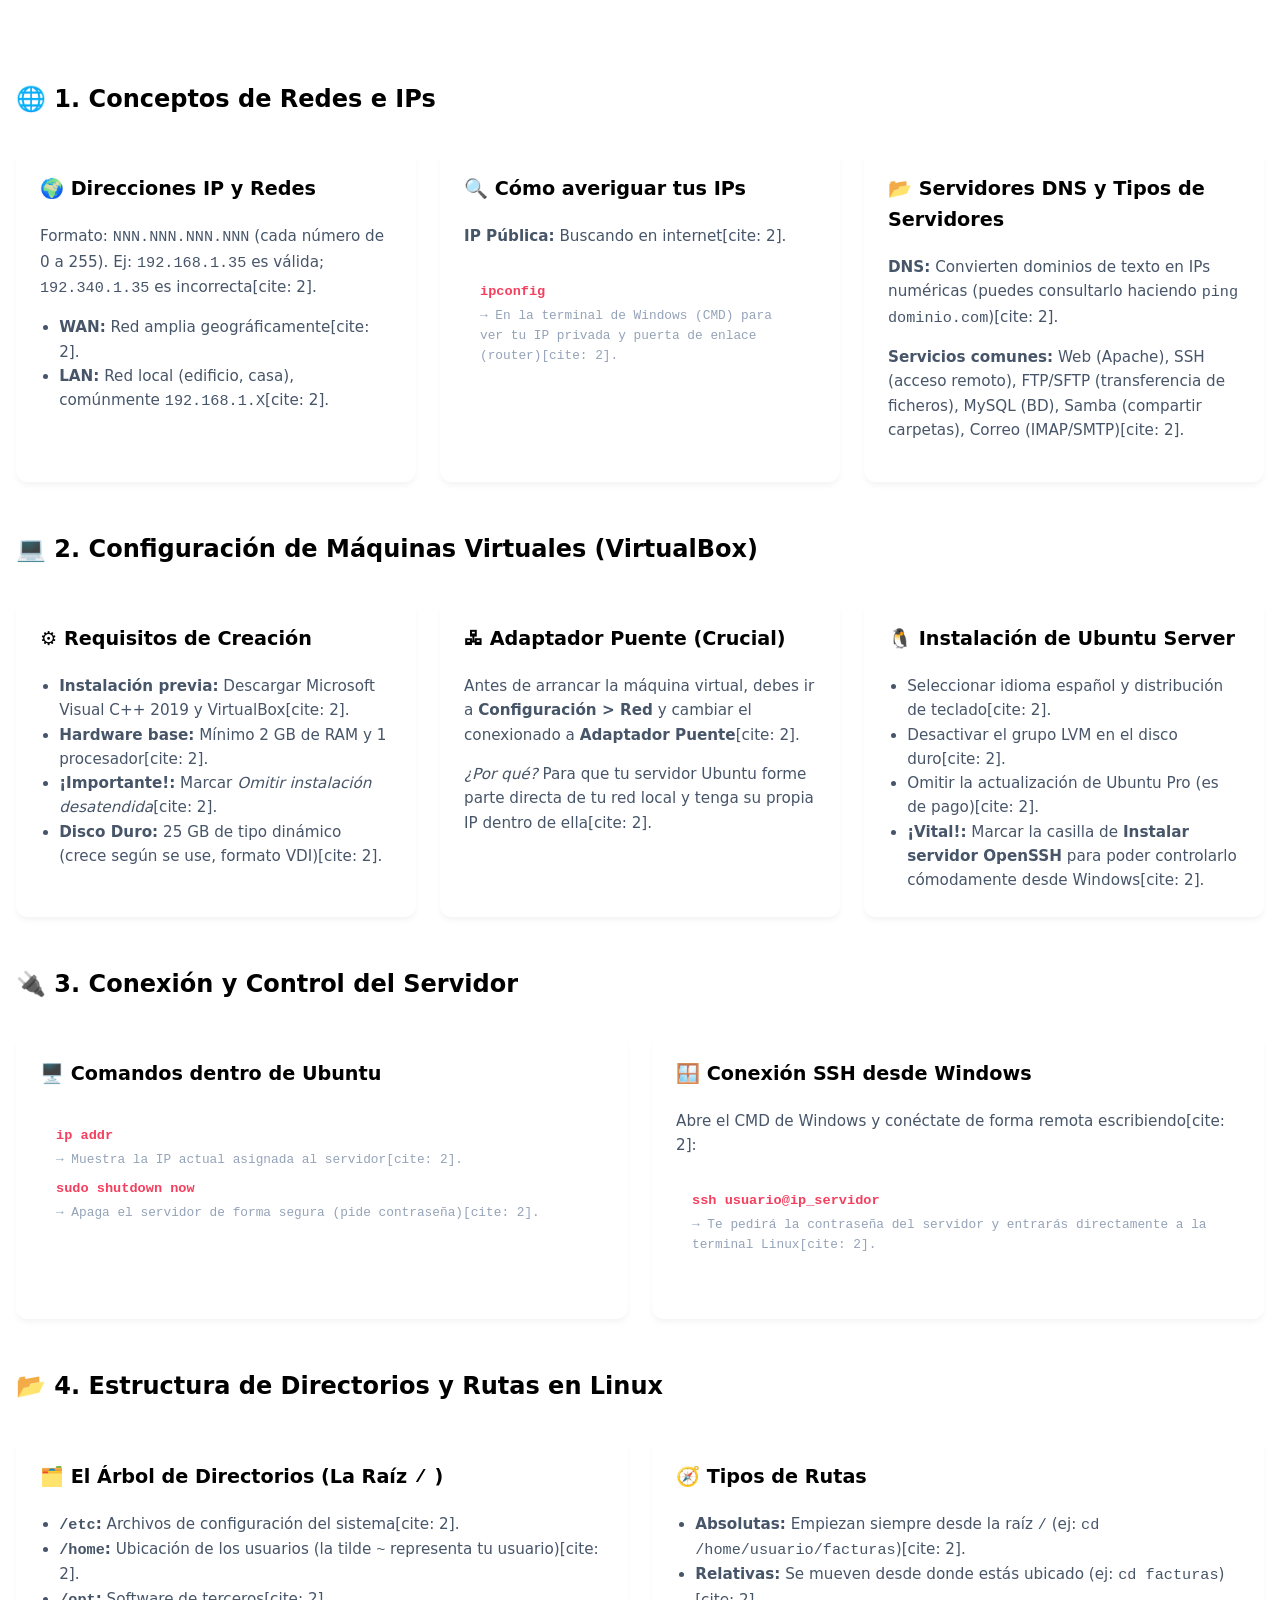
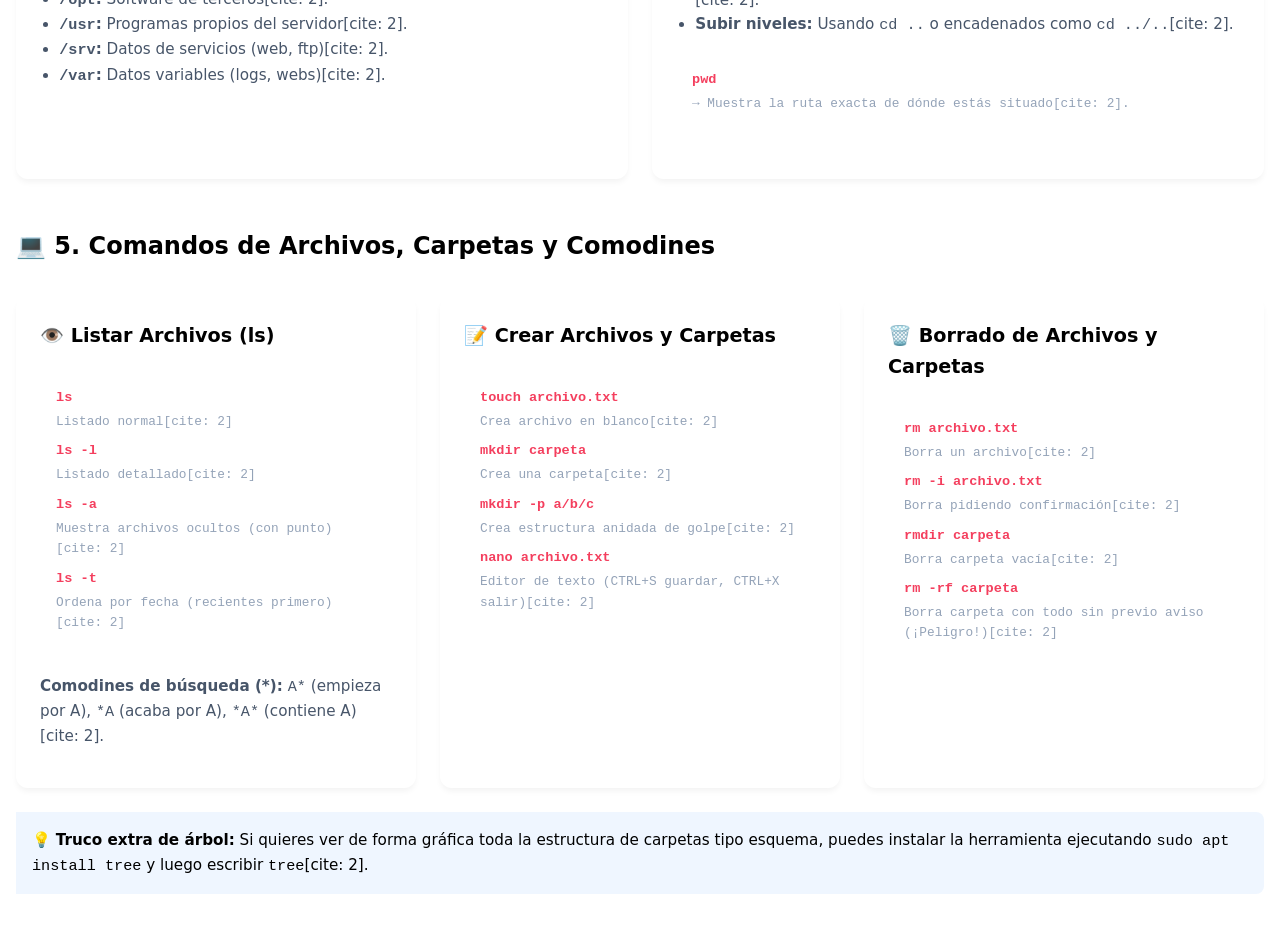
==== index.html @ b122f112 "renombre a index" ====
<!DOCTYPE html>
<html lang="en">
<head>
    <meta charset="UTF-8">
    <meta name="viewport" content="width=device-width, initial-scale=1.0">
    <title>Apuntes Servidores</title>
    <link rel="stylesheet" href="estilos.css">
</head>
<body>
    
</body>
</html>


<!-- BLOQUE 1: REDES E INTERNET -->
<h2 class="section-title">🌐 1. Conceptos de Redes e IPs</h2>
<div class="grid">
    <div class="card">
        <h3>🌍 Direcciones IP y Redes</h3>
        <p>Formato: <code>NNN.NNN.NNN.NNN</code> (cada número de 0 a 255). Ej: <code>192.168.1.35</code> es válida; <code>192.340.1.35</code> es incorrecta[cite: 2].</p>
        <ul>
            <li><strong>WAN:</strong> Red amplia geográficamente[cite: 2].</li>
            <li><strong>LAN:</strong> Red local (edificio, casa), comúnmente <code>192.168.1.X</code>[cite: 2].</li>
        </ul>
    </div>
    <div class="card">
        <h3>🔍 Cómo averiguar tus IPs</h3>
        <p><strong>IP Pública:</strong> Buscando en internet[cite: 2].</p>
        <div class="terminal-block">
            <span class="cmd">ipconfig</span>
            <span class="desc">→ En la terminal de Windows (CMD) para ver tu IP privada y puerta de enlace (router)[cite: 2].</span>
        </div>
    </div>
    <div class="card">
        <h3>📂 Servidores DNS y Tipos de Servidores</h3>
        <p><strong>DNS:</strong> Convierten dominios de texto en IPs numéricas (puedes consultarlo haciendo <code>ping dominio.com</code>)[cite: 2].</p>
        <p><strong>Servicios comunes:</strong> Web (Apache), SSH (acceso remoto), FTP/SFTP (transferencia de ficheros), MySQL (BD), Samba (compartir carpetas), Correo (IMAP/SMTP)[cite: 2].</p>
    </div>
</div>

<!-- BLOQUE 2: MÁQUINAS VIRTUALES Y VIRTUALBOX -->
<h2 class="section-title">💻 2. Configuración de Máquinas Virtuales (VirtualBox)</h2>
<div class="grid">
    <div class="card">
        <h3>⚙️ Requisitos de Creación</h3>
        <ul>
            <li><strong>Instalación previa:</strong> Descargar Microsoft Visual C++ 2019 y VirtualBox[cite: 2].</li>
            <li><strong>Hardware base:</strong> Mínimo 2 GB de RAM y 1 procesador[cite: 2].</li>
            <li><strong>¡Importante!:</strong> Marcar <em>Omitir instalación desatendida</em>[cite: 2].</li>
            <li><strong>Disco Duro:</strong> 25 GB de tipo dinámico (crece según se use, formato VDI)[cite: 2].</li>
        </ul>
    </div>
    <div class="card">
        <h3>🖧 Adaptador Puente (Crucial)</h3>
        <p>Antes de arrancar la máquina virtual, debes ir a <strong>Configuración > Red</strong> y cambiar el conexionado a <strong>Adaptador Puente</strong>[cite: 2].</p>
        <p><em>¿Por qué?</em> Para que tu servidor Ubuntu forme parte directa de tu red local y tenga su propia IP dentro de ella[cite: 2].</p>
    </div>
    <div class="card">
        <h3>🐧 Instalación de Ubuntu Server</h3>
        <ul>
            <li>Seleccionar idioma español y distribución de teclado[cite: 2].</li>
            <li>Desactivar el grupo LVM en el disco duro[cite: 2].</li>
            <li>Omitir la actualización de Ubuntu Pro (es de pago)[cite: 2].</li>
            <li><strong>¡Vital!:</strong> Marcar la casilla de <strong>Instalar servidor OpenSSH</strong> para poder controlarlo cómodamente desde Windows[cite: 2].</li>
        </ul>
    </div>
</div>

<!-- BLOQUE 3: CONTROL DEL SERVIDOR DESDE WINDOWS -->
<h2 class="section-title">🔌 3. Conexión y Control del Servidor</h2>
<div class="grid">
    <div class="card">
        <h3>🖥️ Comandos dentro de Ubuntu</h3>
        <div class="terminal-block">
            <span class="cmd">ip addr</span>
            <span class="desc">→ Muestra la IP actual asignada al servidor[cite: 2].</span>
            <span class="cmd">sudo shutdown now</span>
            <span class="desc">→ Apaga el servidor de forma segura (pide contraseña)[cite: 2].</span>
        </div>
    </div>
    <div class="card">
        <h3>🪟 Conexión SSH desde Windows</h3>
        <p>Abre el CMD de Windows y conéctate de forma remota escribiendo[cite: 2]:</p>
        <div class="terminal-block">
            <span class="cmd">ssh usuario@ip_servidor</span>
            <span class="desc">→ Te pedirá la contraseña del servidor y entrarás directamente a la terminal Linux[cite: 2].</span>
        </div>
    </div>
</div>

<!-- BLOQUE 4: ESTRUCTURA LINUX Y RUTAS -->
<h2 class="section-title">📂 4. Estructura de Directorios y Rutas en Linux</h2>
<div class="grid">
    <div class="card">
        <h3>🗂️ El Árbol de Directorios (La Raíz <code>/</code>)</h3>
        <ul>
            <li><strong><code>/etc</code>:</strong> Archivos de configuración del sistema[cite: 2].</li>
            <li><strong><code>/home</code>:</strong> Ubicación de los usuarios (la tilde <code>~</code> representa tu usuario)[cite: 2].</li>
            <li><strong><code>/opt</code>:</strong> Software de terceros[cite: 2].</li>
            <li><strong><code>/usr</code>:</strong> Programas propios del servidor[cite: 2].</li>
            <li><strong><code>/srv</code>:</strong> Datos de servicios (web, ftp)[cite: 2].</li>
            <li><strong><code>/var</code>:</strong> Datos variables (logs, webs)[cite: 2].</li>
        </ul>
    </div>
    <div class="card">
        <h3>🧭 Tipos de Rutas</h3>
        <ul>
            <li><strong>Absolutas:</strong> Empiezan siempre desde la raíz <code>/</code> (ej: <code>cd /home/usuario/facturas</code>)[cite: 2].</li>
            <li><strong>Relativas:</strong> Se mueven desde donde estás ubicado (ej: <code>cd facturas</code>)[cite: 2].</li>
            <li><strong>Subir niveles:</strong> Usando <code>cd ..</code> o encadenados como <code>cd ../..</code>[cite: 2].</li>
        </ul>
        <div class="terminal-block">
            <span class="cmd">pwd</span>
            <span class="desc">→ Muestra la ruta exacta de dónde estás situado[cite: 2].</span>
        </div>
    </div>
</div>

<!-- BLOQUE 5: GESTIÓN DE ARCHIVOS Y CARPETAS -->
<h2 class="section-title">💻 5. Comandos de Archivos, Carpetas y Comodines</h2>

<div class="grid">
    <div class="card">
        <h3>👁️ Listar Archivos (ls)</h3>
        <div class="terminal-block">
            <span class="cmd">ls</span> <span class="desc">Listado normal[cite: 2]</span>
            <span class="cmd">ls -l</span> <span class="desc">Listado detallado[cite: 2]</span>
            <span class="cmd">ls -a</span> <span class="desc">Muestra archivos ocultos (con punto)[cite: 2]</span>
            <span class="cmd">ls -t</span> <span class="desc">Ordena por fecha (recientes primero)[cite: 2]</span>
        </div>
        <p><strong>Comodines de búsqueda (*):</strong> <code>A*</code> (empieza por A), <code>*A</code> (acaba por A), <code>*A*</code> (contiene A)[cite: 2].</p>
    </div>

    <div class="card">
        <h3>📝 Crear Archivos y Carpetas</h3>
        <div class="terminal-block">
            <span class="cmd">touch archivo.txt</span> <span class="desc">Crea archivo en blanco[cite: 2]</span>
            <span class="cmd">mkdir carpeta</span> <span class="desc">Crea una carpeta[cite: 2]</span>
            <span class="cmd">mkdir -p a/b/c</span> <span class="desc">Crea estructura anidada de golpe[cite: 2]</span>
            <span class="cmd">nano archivo.txt</span> <span class="desc">Editor de texto (CTRL+S guardar, CTRL+X salir)[cite: 2]</span>
        </div>
    </div>

    <div class="card">
        <h3>🗑️ Borrado de Archivos y Carpetas</h3>
        <div class="terminal-block">
            <span class="cmd">rm archivo.txt</span> <span class="desc">Borra un archivo[cite: 2]</span>
            <span class="cmd">rm -i archivo.txt</span> <span class="desc">Borra pidiendo confirmación[cite: 2]</span>
            <span class="cmd">rmdir carpeta</span> <span class="desc">Borra carpeta vacía[cite: 2]</span>
            <span class="cmd">rm -rf carpeta</span> <span class="desc">Borra carpeta con todo sin previo aviso (¡Peligro!)[cite: 2]</span>
        </div>
    </div>
</div>

<div class="tip-box">
    💡 <strong>Truco extra de árbol:</strong> Si quieres ver de forma gráfica toda la estructura de carpetas tipo esquema, puedes instalar la herramienta ejecutando <code>sudo apt install tree</code> y luego escribir <code>tree</code>[cite: 2].
</div>
---- estilos.css ----
body {
        font-family: system-ui, -apple-system, BlinkMacSystemFont, 'Segoe UI', Roboto, sans-serif;
        background-color: var(--light);
        color: var(--dark);
        margin: 0;
        padding: 2rem 1rem;
        line-height: 1.6;
    }

    .container {
        max-width: 1000px;
        margin: 0 auto;
    }

    header {
        text-align: center;
        margin-bottom: 3rem;
    }

    h1 {
        color: var(--primary);
        font-size: 2.3rem;
        margin-bottom: 0.5rem;
    }

    p.subtitle {
        color: #64748b;
        font-size: 1.15rem;
    }

    .section-title {
        font-size: 1.5rem;
        color: var(--dark);
        border-bottom: 3px solid var(--primary);
        padding-bottom: 0.5rem;
        margin: 3rem 0 1.5rem 0;
        display: flex;
        align-items: center;
        gap: 0.5rem;
    }

    .grid {
        display: grid;
        grid-template-columns: repeat(auto-fit, minmax(280px, 1fr));
        gap: 1.5rem;
        margin-bottom: 1.5rem;
    }

    .card {
        background: var(--card-bg);
        border-radius: 12px;
        padding: 1.5rem;
        box-shadow: 0 4px 6px -1px rgb(0 0 0 / 0.05);
        border: 1px solid var(--border);
        transition: transform 0.2s, box-shadow 0.2s;
    }

    .card:hover {
        transform: translateY(-3px);
        box-shadow: 0 10px 15px -3px rgb(0 0 0 / 0.1);
    }

    .card h3 {
        margin-top: 0;
        color: var(--primary);
        font-size: 1.2rem;
        display: flex;
        align-items: center;
        gap: 0.5rem;
    }

    .card p, .card ul {
        font-size: 0.95rem;
        color: #475569;
    }

    .card ul {
        padding-left: 1.2rem;
        margin: 0.5rem 0 0 0;
    }

    .terminal-block {
        background: var(--code-bg);
        color: #38bdf8;
        padding: 1rem;
        border-radius: 8px;
        font-family: 'Courier New', Courier, monospace;
        font-size: 0.85rem;
        margin: 1rem 0;
        overflow-x: auto;
    }

    .terminal-block .cmd {
        color: #f43f5e;
        font-weight: bold;
    }

    .terminal-block .desc {
        color: #94a3b8;
        font-size: 0.8rem;
        margin-top: 0.2rem;
        display: block;
        margin-bottom: 0.5rem;
    }

    .alert-box {
        background: #fef2f2;
        border-left: 4px solid #dc2626;
        padding: 1rem;
        border-radius: 0 8px 8px 0;
        margin: 1rem 0;
        font-size: 0.95rem;
        color: #991b1b;
    }

    .tip-box {
        background: #eff6ff;
        border-left: 4px solid var(--primary);
        padding: 1rem;
        border-radius: 0 8px 8px 0;
        margin: 1.5rem 0;
        font-size: 0.95rem;
    }
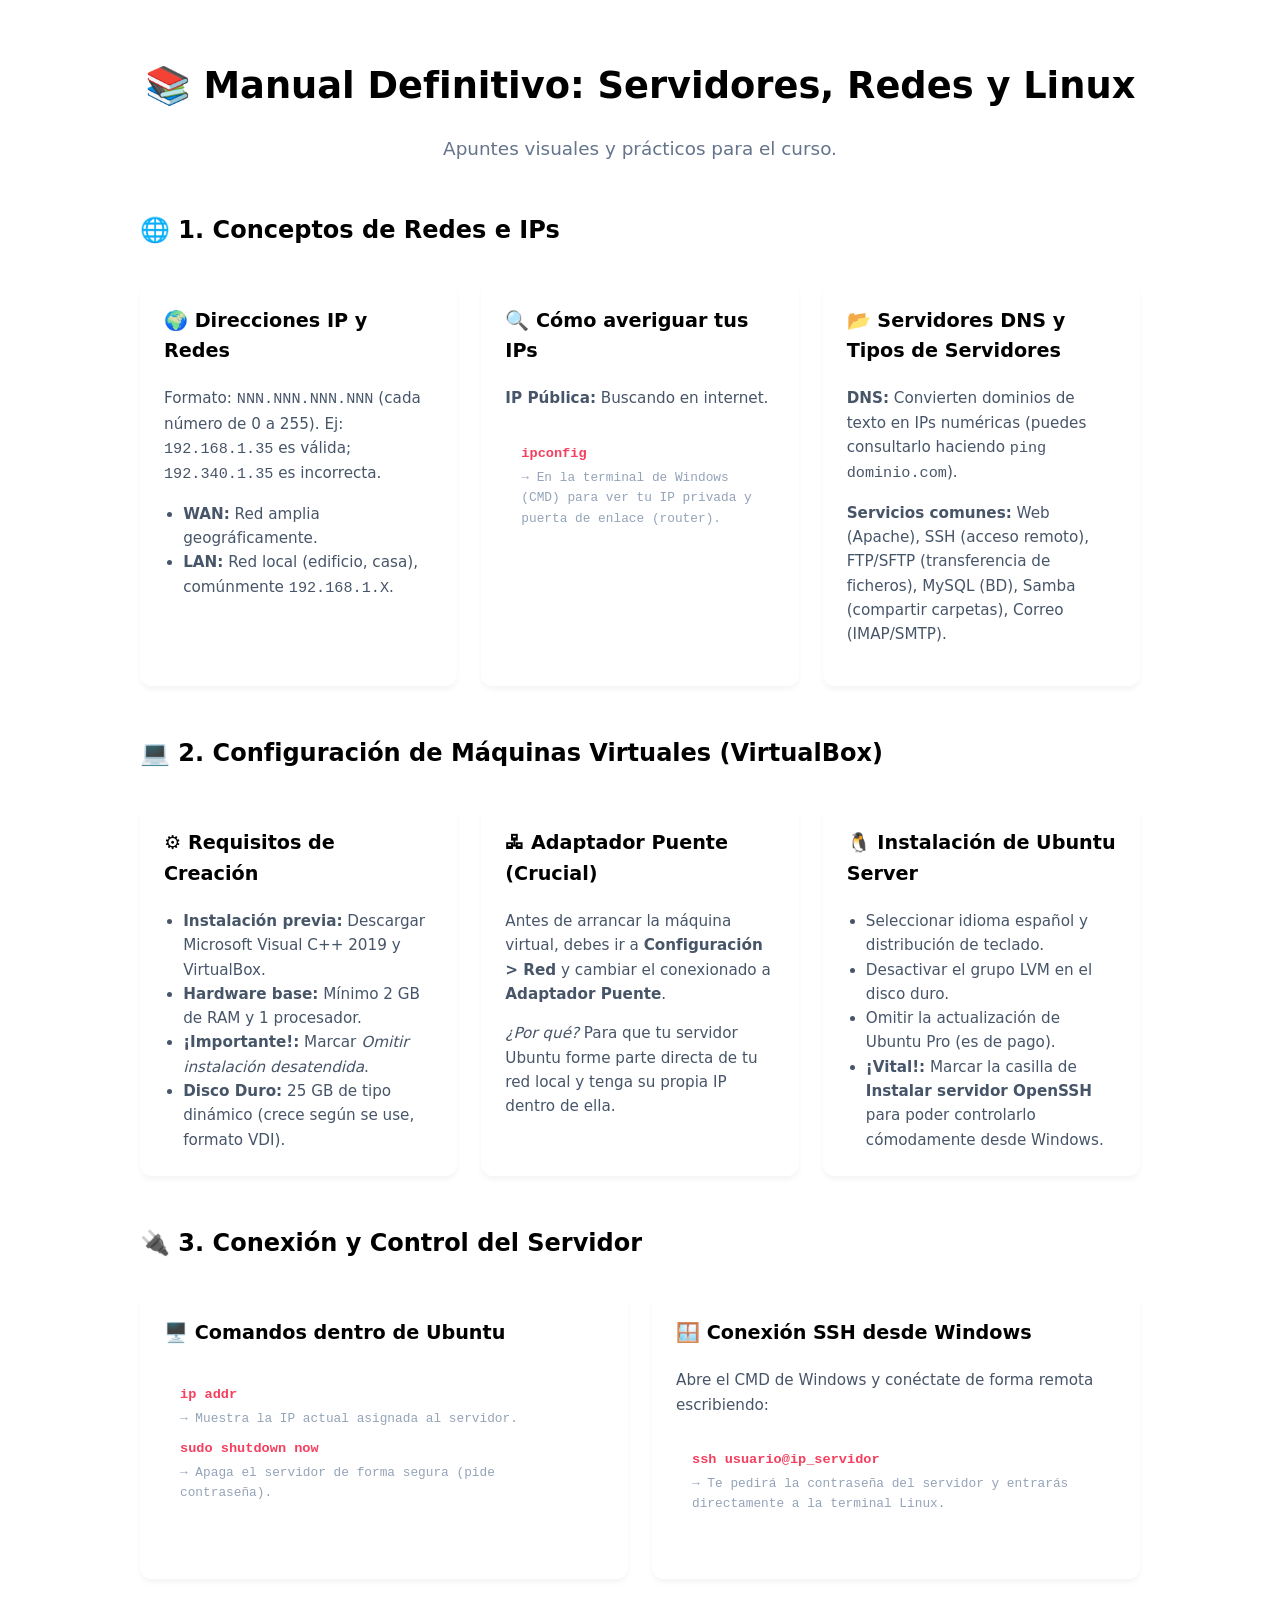
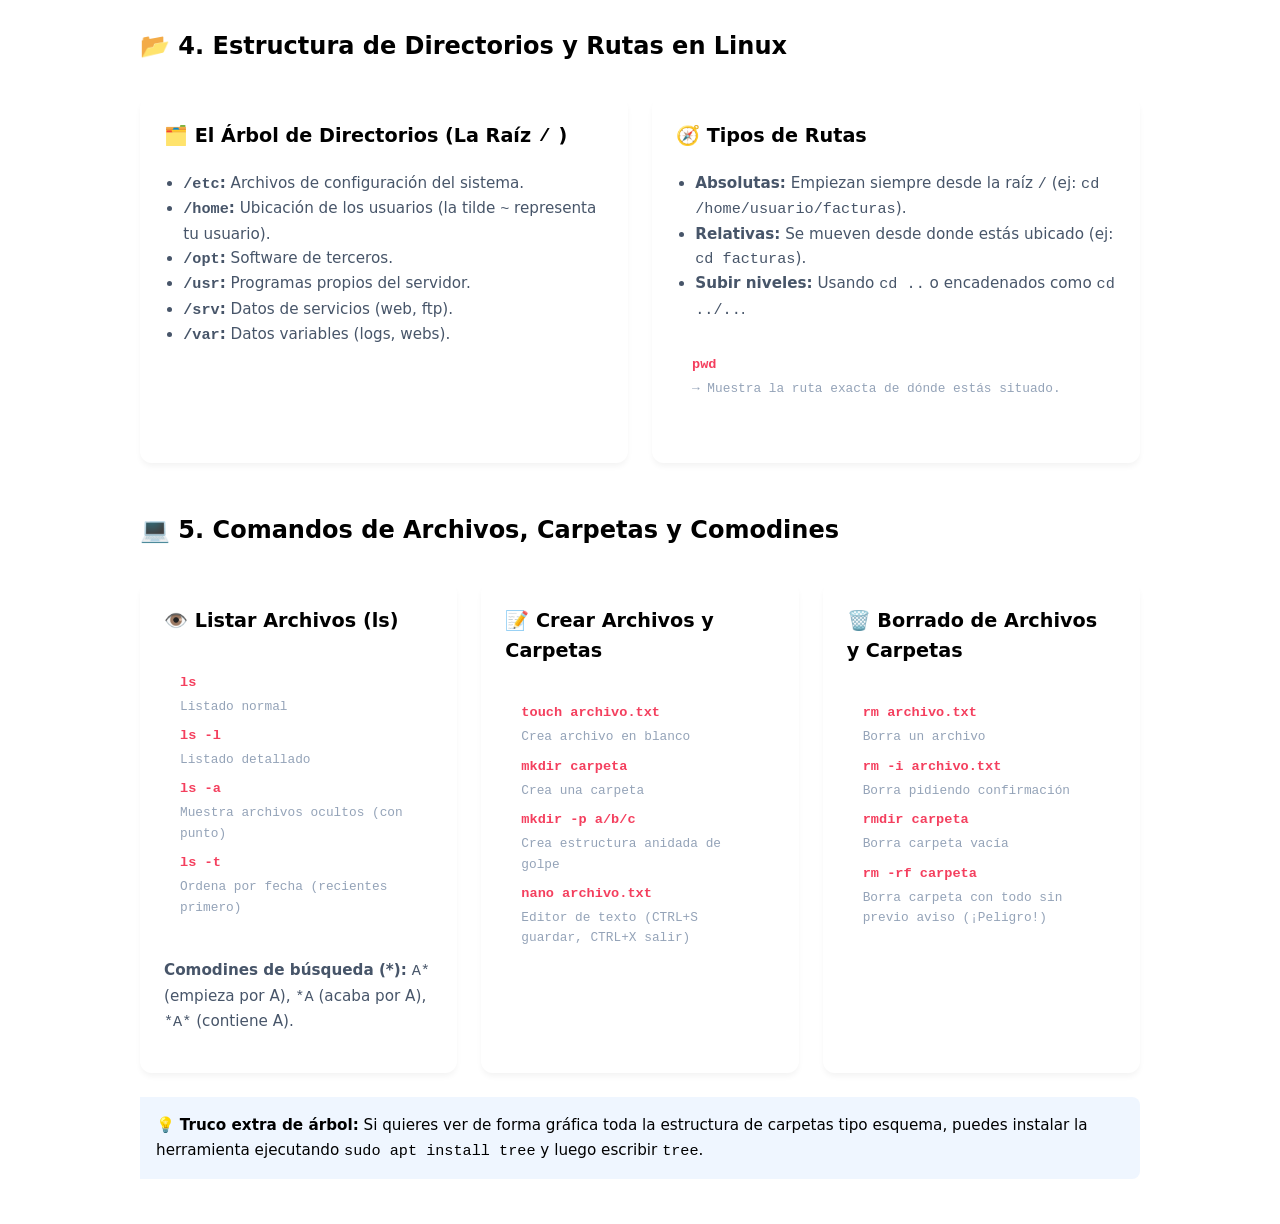
==== commit 8d5a49c6: "quitar citas" ====
--- a/index.html
+++ b/index.html
@@ -1,5 +1,5 @@
 <!DOCTYPE html>
-<html lang="en">
+<html lang="es">
 <head>
     <meta charset="UTF-8">
     <meta name="viewport" content="width=device-width, initial-scale=1.0">
@@ -7,151 +7,157 @@
     <link rel="stylesheet" href="estilos.css">
 </head>
 <body>
-    
+    <div class="container">
+        
+        <header>
+            <h1>📚 Manual Definitivo: Servidores, Redes y Linux</h1>
+            <p class="subtitle">Apuntes visuales y prácticos para el curso.</p>
+        </header>
+
+        <!-- BLOQUE 1: REDES E INTERNET -->
+        <h2 class="section-title">🌐 1. Conceptos de Redes e IPs</h2>
+        <div class="grid">
+            <div class="card">
+                <h3>🌍 Direcciones IP y Redes</h3>
+                <p>Formato: <code>NNN.NNN.NNN.NNN</code> (cada número de 0 a 255). Ej: <code>192.168.1.35</code> es válida; <code>192.340.1.35</code> es incorrecta.</p>
+                <ul>
+                    <li><strong>WAN:</strong> Red amplia geográficamente.</li>
+                    <li><strong>LAN:</strong> Red local (edificio, casa), comúnmente <code>192.168.1.X</code>.</li>
+                </ul>
+            </div>
+            <div class="card">
+                <h3>🔍 Cómo averiguar tus IPs</h3>
+                <p><strong>IP Pública:</strong> Buscando en internet.</p>
+                <div class="terminal-block">
+                    <span class="cmd">ipconfig</span>
+                    <span class="desc">→ En la terminal de Windows (CMD) para ver tu IP privada y puerta de enlace (router).</span>
+                </div>
+            </div>
+            <div class="card">
+                <h3>📂 Servidores DNS y Tipos de Servidores</h3>
+                <p><strong>DNS:</strong> Convierten dominios de texto en IPs numéricas (puedes consultarlo haciendo <code>ping dominio.com</code>).</p>
+                <p><strong>Servicios comunes:</strong> Web (Apache), SSH (acceso remoto), FTP/SFTP (transferencia de ficheros), MySQL (BD), Samba (compartir carpetas), Correo (IMAP/SMTP).</p>
+            </div>
+        </div>
+
+        <!-- BLOQUE 2: MÁQUINAS VIRTUALES Y VIRTUALBOX -->
+        <h2 class="section-title">💻 2. Configuración de Máquinas Virtuales (VirtualBox)</h2>
+        <div class="grid">
+            <div class="card">
+                <h3>⚙️ Requisitos de Creación</h3>
+                <ul>
+                    <li><strong>Instalación previa:</strong> Descargar Microsoft Visual C++ 2019 y VirtualBox.</li>
+                    <li><strong>Hardware base:</strong> Mínimo 2 GB de RAM y 1 procesador.</li>
+                    <li><strong>¡Importante!:</strong> Marcar <em>Omitir instalación desatendida</em>.</li>
+                    <li><strong>Disco Duro:</strong> 25 GB de tipo dinámico (crece según se use, formato VDI).</li>
+                </ul>
+            </div>
+            <div class="card">
+                <h3>🖧 Adaptador Puente (Crucial)</h3>
+                <p>Antes de arrancar la máquina virtual, debes ir a <strong>Configuración > Red</strong> y cambiar el conexionado a <strong>Adaptador Puente</strong>.</p>
+                <p><em>¿Por qué?</em> Para que tu servidor Ubuntu forme parte directa de tu red local y tenga su propia IP dentro de ella.</p>
+            </div>
+            <div class="card">
+                <h3>🐧 Instalación de Ubuntu Server</h3>
+                <ul>
+                    <li>Seleccionar idioma español y distribución de teclado.</li>
+                    <li>Desactivar el grupo LVM en el disco duro.</li>
+                    <li>Omitir la actualización de Ubuntu Pro (es de pago).</li>
+                    <li><strong>¡Vital!:</strong> Marcar la casilla de <strong>Instalar servidor OpenSSH</strong> para poder controlarlo cómodamente desde Windows.</li>
+                </ul>
+            </div>
+        </div>
+
+        <!-- BLOQUE 3: CONTROL DEL SERVIDOR DESDE WINDOWS -->
+        <h2 class="section-title">🔌 3. Conexión y Control del Servidor</h2>
+        <div class="grid">
+            <div class="card">
+                <h3>🖥️ Comandos dentro de Ubuntu</h3>
+                <div class="terminal-block">
+                    <span class="cmd">ip addr</span>
+                    <span class="desc">→ Muestra la IP actual asignada al servidor.</span>
+                    <span class="cmd">sudo shutdown now</span>
+                    <span class="desc">→ Apaga el servidor de forma segura (pide contraseña).</span>
+                </div>
+            </div>
+            <div class="card">
+                <h3>🪟 Conexión SSH desde Windows</h3>
+                <p>Abre el CMD de Windows y conéctate de forma remota escribiendo:</p>
+                <div class="terminal-block">
+                    <span class="cmd">ssh usuario@ip_servidor</span>
+                    <span class="desc">→ Te pedirá la contraseña del servidor y entrarás directamente a la terminal Linux.</span>
+                </div>
+            </div>
+        </div>
+
+        <!-- BLOQUE 4: ESTRUCTURA LINUX Y RUTAS -->
+        <h2 class="section-title">📂 4. Estructura de Directorios y Rutas en Linux</h2>
+        <div class="grid">
+            <div class="card">
+                <h3>🗂️ El Árbol de Directorios (La Raíz <code>/</code>)</h3>
+                <ul>
+                    <li><strong><code>/etc</code>:</strong> Archivos de configuración del sistema.</li>
+                    <li><strong><code>/home</code>:</strong> Ubicación de los usuarios (la tilde <code>~</code> representa tu usuario).</li>
+                    <li><strong><code>/opt</code>:</strong> Software de terceros.</li>
+                    <li><strong><code>/usr</code>:</strong> Programas propios del servidor.</li>
+                    <li><strong><code>/srv</code>:</strong> Datos de servicios (web, ftp).</li>
+                    <li><strong><code>/var</code>:</strong> Datos variables (logs, webs).</li>
+                </ul>
+            </div>
+            <div class="card">
+                <h3>🧭 Tipos de Rutas</h3>
+                <ul>
+                    <li><strong>Absolutas:</strong> Empiezan siempre desde la raíz <code>/</code> (ej: <code>cd /home/usuario/facturas</code>).</li>
+                    <li><strong>Relativas:</strong> Se mueven desde donde estás ubicado (ej: <code>cd facturas</code>).</li>
+                    <li><strong>Subir niveles:</strong> Usando <code>cd ..</code> o encadenados como <code>cd ../..</code>.</li>
+                </ul>
+                <div class="terminal-block">
+                    <span class="cmd">pwd</span>
+                    <span class="desc">→ Muestra la ruta exacta de dónde estás situado.</span>
+                </div>
+            </div>
+        </div>
+
+        <!-- BLOQUE 5: GESTIÓN DE ARCHIVOS Y CARPETAS -->
+        <h2 class="section-title">💻 5. Comandos de Archivos, Carpetas y Comodines</h2>
+        
+        <div class="grid">
+            <div class="card">
+                <h3>👁️ Listar Archivos (ls)</h3>
+                <div class="terminal-block">
+                    <span class="cmd">ls</span> <span class="desc">Listado normal</span>
+                    <span class="cmd">ls -l</span> <span class="desc">Listado detallado</span>
+                    <span class="cmd">ls -a</span> <span class="desc">Muestra archivos ocultos (con punto)</span>
+                    <span class="cmd">ls -t</span> <span class="desc">Ordena por fecha (recientes primero)</span>
+                </div>
+                <p><strong>Comodines de búsqueda (*):</strong> <code>A*</code> (empieza por A), <code>*A</code> (acaba por A), <code>*A*</code> (contiene A).</p>
+            </div>
+
+            <div class="card">
+                <h3>📝 Crear Archivos y Carpetas</h3>
+                <div class="terminal-block">
+                    <span class="cmd">touch archivo.txt</span> <span class="desc">Crea archivo en blanco</span>
+                    <span class="cmd">mkdir carpeta</span> <span class="desc">Crea una carpeta</span>
+                    <span class="cmd">mkdir -p a/b/c</span> <span class="desc">Crea estructura anidada de golpe</span>
+                    <span class="cmd">nano archivo.txt</span> <span class="desc">Editor de texto (CTRL+S guardar, CTRL+X salir)</span>
+                </div>
+            </div>
+
+            <div class="card">
+                <h3>🗑️ Borrado de Archivos y Carpetas</h3>
+                <div class="terminal-block">
+                    <span class="cmd">rm archivo.txt</span> <span class="desc">Borra un archivo</span>
+                    <span class="cmd">rm -i archivo.txt</span> <span class="desc">Borra pidiendo confirmación</span>
+                    <span class="cmd">rmdir carpeta</span> <span class="desc">Borra carpeta vacía</span>
+                    <span class="cmd">rm -rf carpeta</span> <span class="desc">Borra carpeta con todo sin previo aviso (¡Peligro!)</span>
+                </div>
+            </div>
+        </div>
+
+        <div class="tip-box">
+            💡 <strong>Truco extra de árbol:</strong> Si quieres ver de forma gráfica toda la estructura de carpetas tipo esquema, puedes instalar la herramienta ejecutando <code>sudo apt install tree</code> y luego escribir <code>tree</code>.
+        </div>
+
+    </div>
 </body>
-</html>
-
-
-<!-- BLOQUE 1: REDES E INTERNET -->
-<h2 class="section-title">🌐 1. Conceptos de Redes e IPs</h2>
-<div class="grid">
-    <div class="card">
-        <h3>🌍 Direcciones IP y Redes</h3>
-        <p>Formato: <code>NNN.NNN.NNN.NNN</code> (cada número de 0 a 255). Ej: <code>192.168.1.35</code> es válida; <code>192.340.1.35</code> es incorrecta[cite: 2].</p>
-        <ul>
-            <li><strong>WAN:</strong> Red amplia geográficamente[cite: 2].</li>
-            <li><strong>LAN:</strong> Red local (edificio, casa), comúnmente <code>192.168.1.X</code>[cite: 2].</li>
-        </ul>
-    </div>
-    <div class="card">
-        <h3>🔍 Cómo averiguar tus IPs</h3>
-        <p><strong>IP Pública:</strong> Buscando en internet[cite: 2].</p>
-        <div class="terminal-block">
-            <span class="cmd">ipconfig</span>
-            <span class="desc">→ En la terminal de Windows (CMD) para ver tu IP privada y puerta de enlace (router)[cite: 2].</span>
-        </div>
-    </div>
-    <div class="card">
-        <h3>📂 Servidores DNS y Tipos de Servidores</h3>
-        <p><strong>DNS:</strong> Convierten dominios de texto en IPs numéricas (puedes consultarlo haciendo <code>ping dominio.com</code>)[cite: 2].</p>
-        <p><strong>Servicios comunes:</strong> Web (Apache), SSH (acceso remoto), FTP/SFTP (transferencia de ficheros), MySQL (BD), Samba (compartir carpetas), Correo (IMAP/SMTP)[cite: 2].</p>
-    </div>
-</div>
-
-<!-- BLOQUE 2: MÁQUINAS VIRTUALES Y VIRTUALBOX -->
-<h2 class="section-title">💻 2. Configuración de Máquinas Virtuales (VirtualBox)</h2>
-<div class="grid">
-    <div class="card">
-        <h3>⚙️ Requisitos de Creación</h3>
-        <ul>
-            <li><strong>Instalación previa:</strong> Descargar Microsoft Visual C++ 2019 y VirtualBox[cite: 2].</li>
-            <li><strong>Hardware base:</strong> Mínimo 2 GB de RAM y 1 procesador[cite: 2].</li>
-            <li><strong>¡Importante!:</strong> Marcar <em>Omitir instalación desatendida</em>[cite: 2].</li>
-            <li><strong>Disco Duro:</strong> 25 GB de tipo dinámico (crece según se use, formato VDI)[cite: 2].</li>
-        </ul>
-    </div>
-    <div class="card">
-        <h3>🖧 Adaptador Puente (Crucial)</h3>
-        <p>Antes de arrancar la máquina virtual, debes ir a <strong>Configuración > Red</strong> y cambiar el conexionado a <strong>Adaptador Puente</strong>[cite: 2].</p>
-        <p><em>¿Por qué?</em> Para que tu servidor Ubuntu forme parte directa de tu red local y tenga su propia IP dentro de ella[cite: 2].</p>
-    </div>
-    <div class="card">
-        <h3>🐧 Instalación de Ubuntu Server</h3>
-        <ul>
-            <li>Seleccionar idioma español y distribución de teclado[cite: 2].</li>
-            <li>Desactivar el grupo LVM en el disco duro[cite: 2].</li>
-            <li>Omitir la actualización de Ubuntu Pro (es de pago)[cite: 2].</li>
-            <li><strong>¡Vital!:</strong> Marcar la casilla de <strong>Instalar servidor OpenSSH</strong> para poder controlarlo cómodamente desde Windows[cite: 2].</li>
-        </ul>
-    </div>
-</div>
-
-<!-- BLOQUE 3: CONTROL DEL SERVIDOR DESDE WINDOWS -->
-<h2 class="section-title">🔌 3. Conexión y Control del Servidor</h2>
-<div class="grid">
-    <div class="card">
-        <h3>🖥️ Comandos dentro de Ubuntu</h3>
-        <div class="terminal-block">
-            <span class="cmd">ip addr</span>
-            <span class="desc">→ Muestra la IP actual asignada al servidor[cite: 2].</span>
-            <span class="cmd">sudo shutdown now</span>
-            <span class="desc">→ Apaga el servidor de forma segura (pide contraseña)[cite: 2].</span>
-        </div>
-    </div>
-    <div class="card">
-        <h3>🪟 Conexión SSH desde Windows</h3>
-        <p>Abre el CMD de Windows y conéctate de forma remota escribiendo[cite: 2]:</p>
-        <div class="terminal-block">
-            <span class="cmd">ssh usuario@ip_servidor</span>
-            <span class="desc">→ Te pedirá la contraseña del servidor y entrarás directamente a la terminal Linux[cite: 2].</span>
-        </div>
-    </div>
-</div>
-
-<!-- BLOQUE 4: ESTRUCTURA LINUX Y RUTAS -->
-<h2 class="section-title">📂 4. Estructura de Directorios y Rutas en Linux</h2>
-<div class="grid">
-    <div class="card">
-        <h3>🗂️ El Árbol de Directorios (La Raíz <code>/</code>)</h3>
-        <ul>
-            <li><strong><code>/etc</code>:</strong> Archivos de configuración del sistema[cite: 2].</li>
-            <li><strong><code>/home</code>:</strong> Ubicación de los usuarios (la tilde <code>~</code> representa tu usuario)[cite: 2].</li>
-            <li><strong><code>/opt</code>:</strong> Software de terceros[cite: 2].</li>
-            <li><strong><code>/usr</code>:</strong> Programas propios del servidor[cite: 2].</li>
-            <li><strong><code>/srv</code>:</strong> Datos de servicios (web, ftp)[cite: 2].</li>
-            <li><strong><code>/var</code>:</strong> Datos variables (logs, webs)[cite: 2].</li>
-        </ul>
-    </div>
-    <div class="card">
-        <h3>🧭 Tipos de Rutas</h3>
-        <ul>
-            <li><strong>Absolutas:</strong> Empiezan siempre desde la raíz <code>/</code> (ej: <code>cd /home/usuario/facturas</code>)[cite: 2].</li>
-            <li><strong>Relativas:</strong> Se mueven desde donde estás ubicado (ej: <code>cd facturas</code>)[cite: 2].</li>
-            <li><strong>Subir niveles:</strong> Usando <code>cd ..</code> o encadenados como <code>cd ../..</code>[cite: 2].</li>
-        </ul>
-        <div class="terminal-block">
-            <span class="cmd">pwd</span>
-            <span class="desc">→ Muestra la ruta exacta de dónde estás situado[cite: 2].</span>
-        </div>
-    </div>
-</div>
-
-<!-- BLOQUE 5: GESTIÓN DE ARCHIVOS Y CARPETAS -->
-<h2 class="section-title">💻 5. Comandos de Archivos, Carpetas y Comodines</h2>
-
-<div class="grid">
-    <div class="card">
-        <h3>👁️ Listar Archivos (ls)</h3>
-        <div class="terminal-block">
-            <span class="cmd">ls</span> <span class="desc">Listado normal[cite: 2]</span>
-            <span class="cmd">ls -l</span> <span class="desc">Listado detallado[cite: 2]</span>
-            <span class="cmd">ls -a</span> <span class="desc">Muestra archivos ocultos (con punto)[cite: 2]</span>
-            <span class="cmd">ls -t</span> <span class="desc">Ordena por fecha (recientes primero)[cite: 2]</span>
-        </div>
-        <p><strong>Comodines de búsqueda (*):</strong> <code>A*</code> (empieza por A), <code>*A</code> (acaba por A), <code>*A*</code> (contiene A)[cite: 2].</p>
-    </div>
-
-    <div class="card">
-        <h3>📝 Crear Archivos y Carpetas</h3>
-        <div class="terminal-block">
-            <span class="cmd">touch archivo.txt</span> <span class="desc">Crea archivo en blanco[cite: 2]</span>
-            <span class="cmd">mkdir carpeta</span> <span class="desc">Crea una carpeta[cite: 2]</span>
-            <span class="cmd">mkdir -p a/b/c</span> <span class="desc">Crea estructura anidada de golpe[cite: 2]</span>
-            <span class="cmd">nano archivo.txt</span> <span class="desc">Editor de texto (CTRL+S guardar, CTRL+X salir)[cite: 2]</span>
-        </div>
-    </div>
-
-    <div class="card">
-        <h3>🗑️ Borrado de Archivos y Carpetas</h3>
-        <div class="terminal-block">
-            <span class="cmd">rm archivo.txt</span> <span class="desc">Borra un archivo[cite: 2]</span>
-            <span class="cmd">rm -i archivo.txt</span> <span class="desc">Borra pidiendo confirmación[cite: 2]</span>
-            <span class="cmd">rmdir carpeta</span> <span class="desc">Borra carpeta vacía[cite: 2]</span>
-            <span class="cmd">rm -rf carpeta</span> <span class="desc">Borra carpeta con todo sin previo aviso (¡Peligro!)[cite: 2]</span>
-        </div>
-    </div>
-</div>
-
-<div class="tip-box">
-    💡 <strong>Truco extra de árbol:</strong> Si quieres ver de forma gráfica toda la estructura de carpetas tipo esquema, puedes instalar la herramienta ejecutando <code>sudo apt install tree</code> y luego escribir <code>tree</code>[cite: 2].
-</div>+</html>
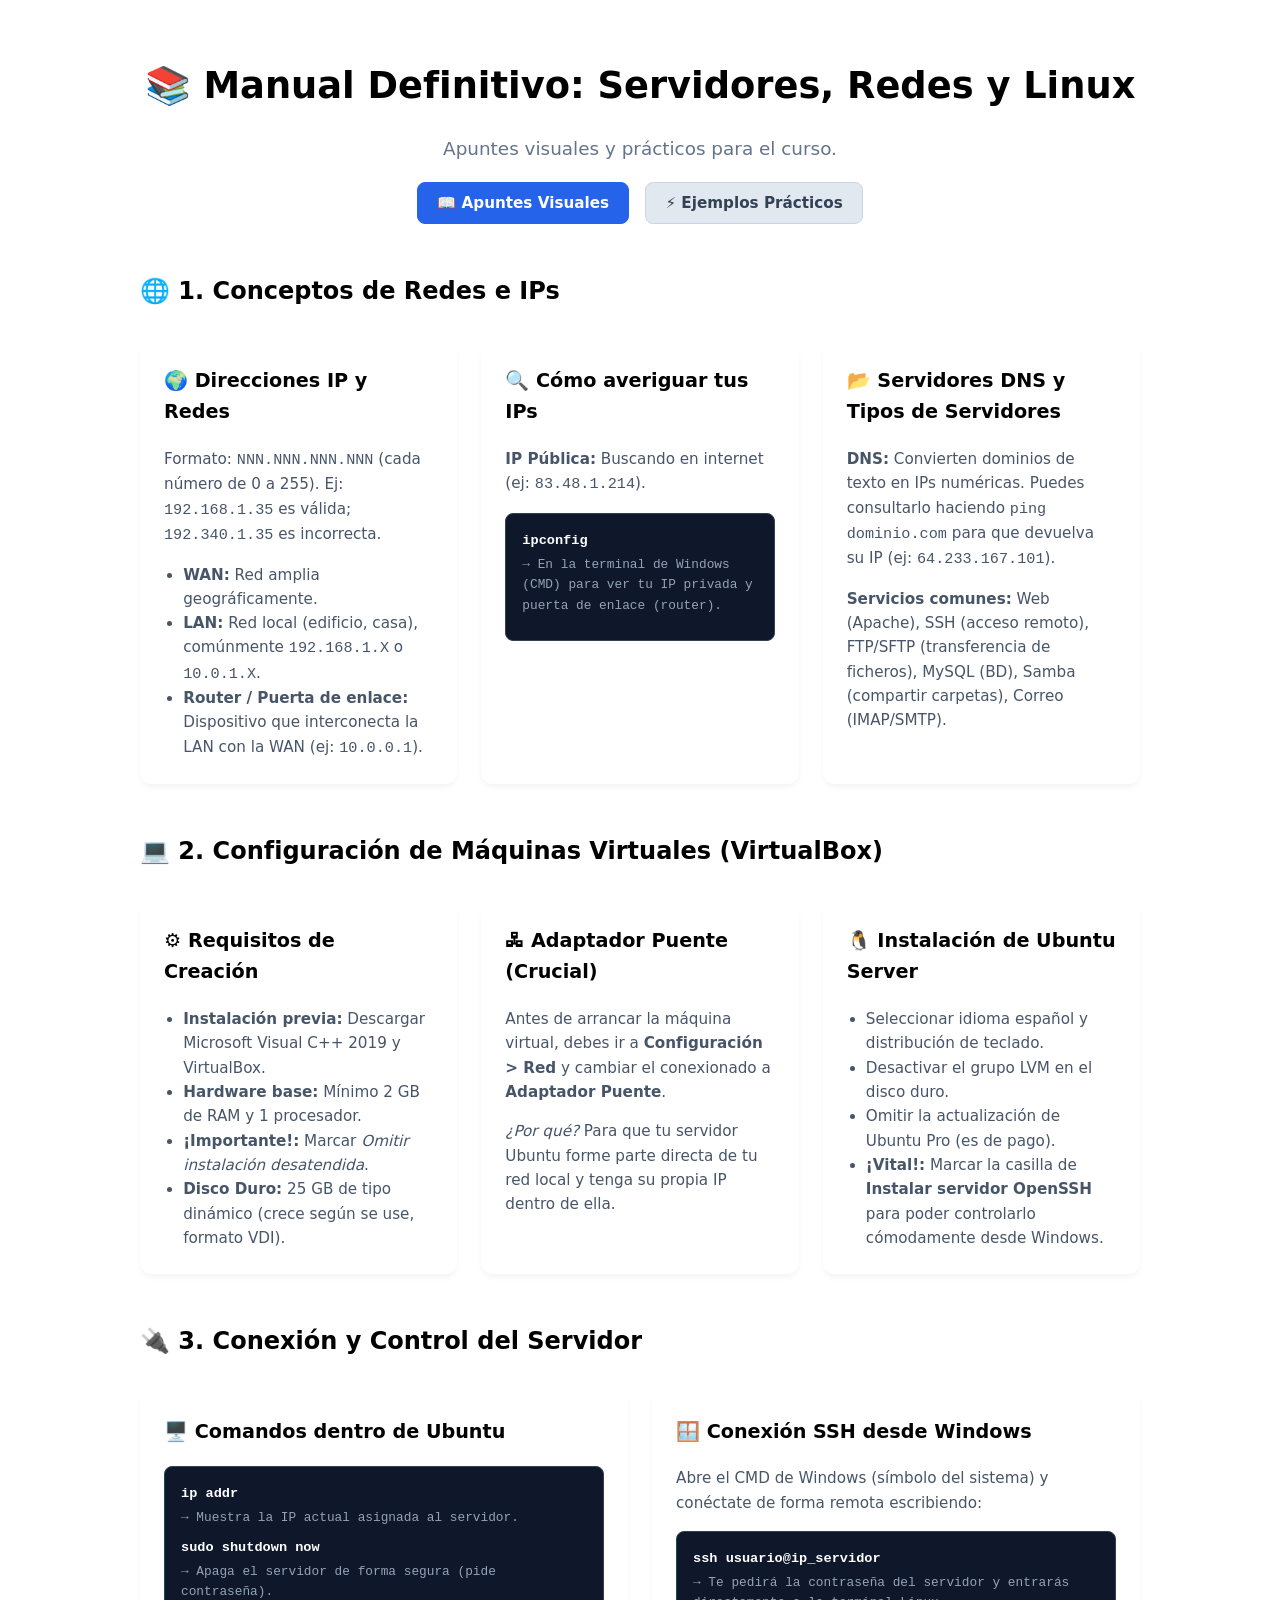
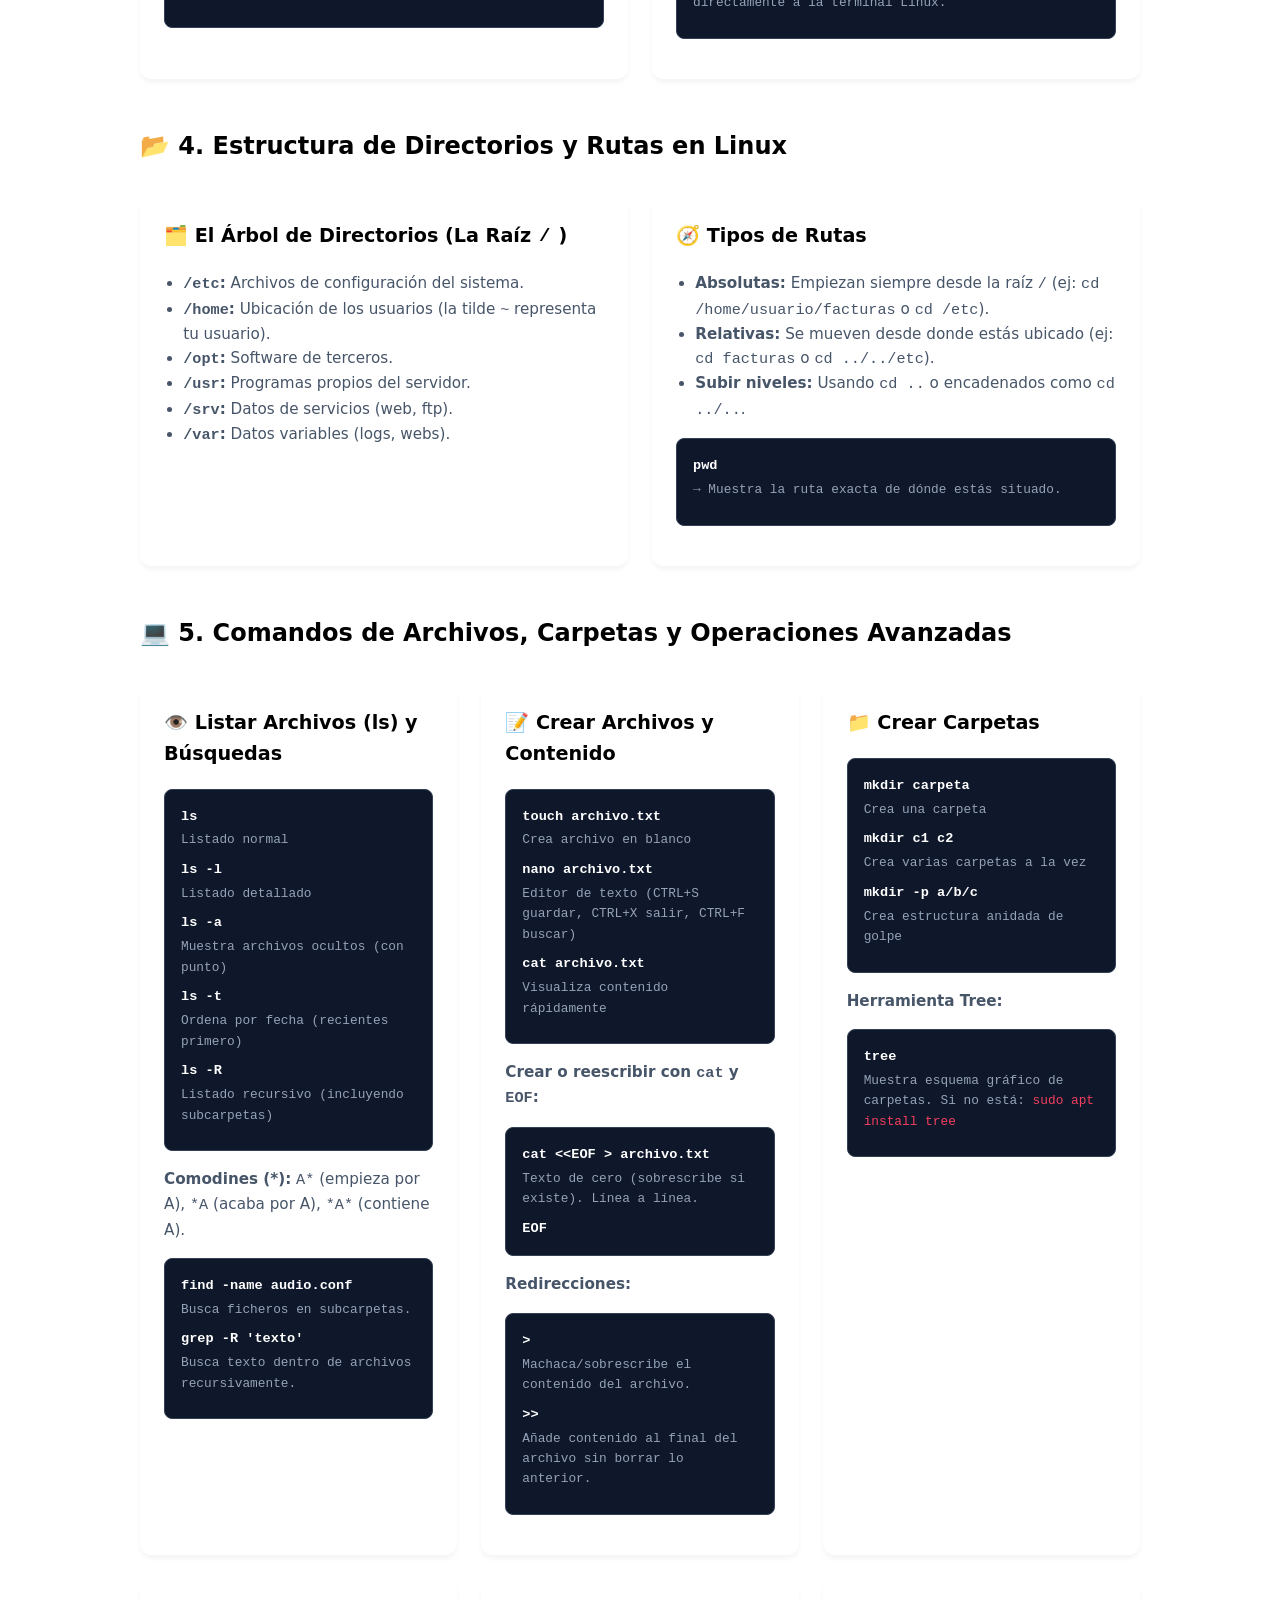
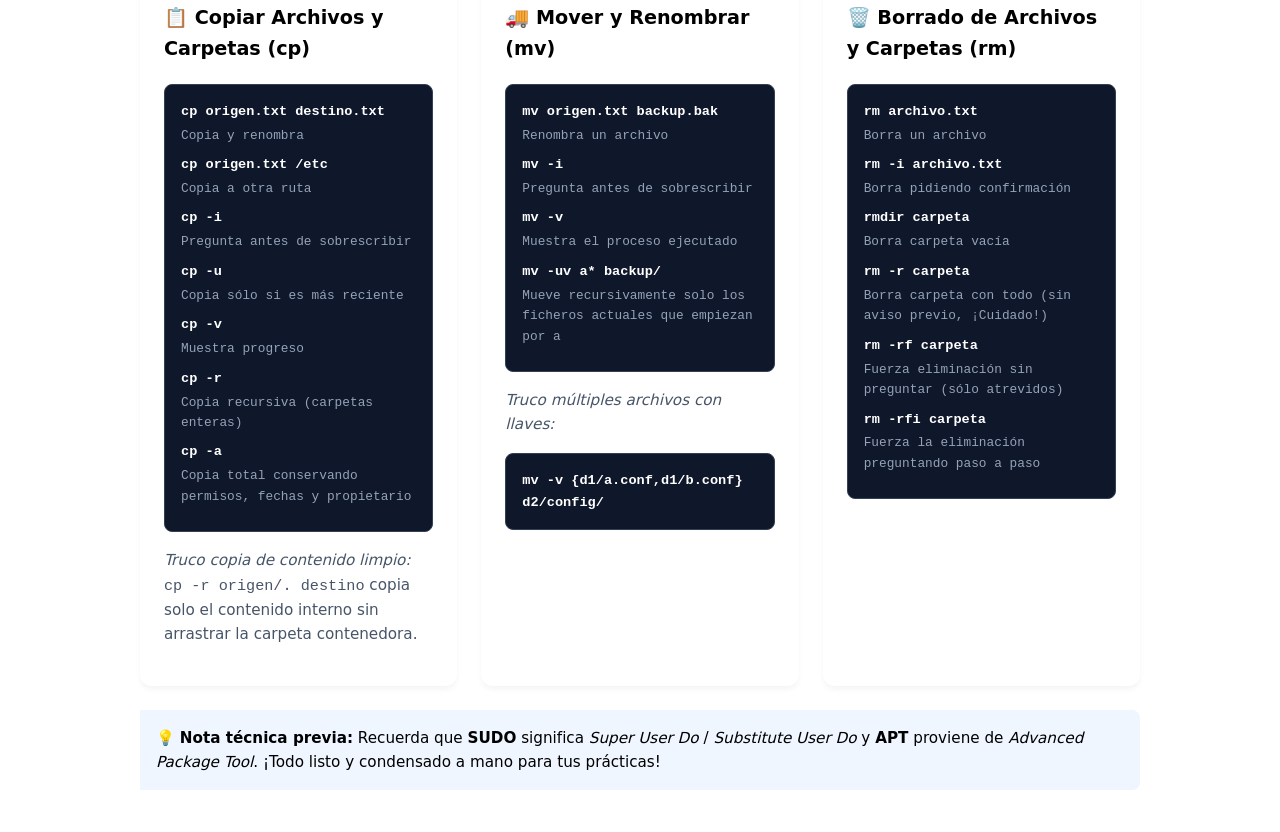
==== commit b901ff0e: "clase 22 de sept añadido con seccion ejemplos" ====
--- a/index.html
+++ b/index.html
@@ -12,6 +12,10 @@
         <header>
             <h1>📚 Manual Definitivo: Servidores, Redes y Linux</h1>
             <p class="subtitle">Apuntes visuales y prácticos para el curso.</p>
+            <div class="nav-links">
+                <a href="index.html" class="active">📖 Apuntes Visuales</a>
+                <a href="ejemplos.html">⚡ Ejemplos Prácticos</a>
+            </div>
         </header>
 
         <!-- BLOQUE 1: REDES E INTERNET -->
@@ -22,12 +26,13 @@
                 <p>Formato: <code>NNN.NNN.NNN.NNN</code> (cada número de 0 a 255). Ej: <code>192.168.1.35</code> es válida; <code>192.340.1.35</code> es incorrecta.</p>
                 <ul>
                     <li><strong>WAN:</strong> Red amplia geográficamente.</li>
-                    <li><strong>LAN:</strong> Red local (edificio, casa), comúnmente <code>192.168.1.X</code>.</li>
+                    <li><strong>LAN:</strong> Red local (edificio, casa), comúnmente <code>192.168.1.X</code> o <code>10.0.1.X</code>.</li>
+                    <li><strong>Router / Puerta de enlace:</strong> Dispositivo que interconecta la LAN con la WAN (ej: <code>10.0.0.1</code>).</li>
                 </ul>
             </div>
             <div class="card">
                 <h3>🔍 Cómo averiguar tus IPs</h3>
-                <p><strong>IP Pública:</strong> Buscando en internet.</p>
+                <p><strong>IP Pública:</strong> Buscando en internet (ej: <code>83.48.1.214</code>).</p>
                 <div class="terminal-block">
                     <span class="cmd">ipconfig</span>
                     <span class="desc">→ En la terminal de Windows (CMD) para ver tu IP privada y puerta de enlace (router).</span>
@@ -35,7 +40,7 @@
             </div>
             <div class="card">
                 <h3>📂 Servidores DNS y Tipos de Servidores</h3>
-                <p><strong>DNS:</strong> Convierten dominios de texto en IPs numéricas (puedes consultarlo haciendo <code>ping dominio.com</code>).</p>
+                <p><strong>DNS:</strong> Convierten dominios de texto en IPs numéricas. Puedes consultarlo haciendo <code>ping dominio.com</code> para que devuelva su IP (ej: <code>64.233.167.101</code>).</p>
                 <p><strong>Servicios comunes:</strong> Web (Apache), SSH (acceso remoto), FTP/SFTP (transferencia de ficheros), MySQL (BD), Samba (compartir carpetas), Correo (IMAP/SMTP).</p>
             </div>
         </div>
@@ -82,7 +87,7 @@
             </div>
             <div class="card">
                 <h3>🪟 Conexión SSH desde Windows</h3>
-                <p>Abre el CMD de Windows y conéctate de forma remota escribiendo:</p>
+                <p>Abre el CMD de Windows (símbolo del sistema) y conéctate de forma remota escribiendo:</p>
                 <div class="terminal-block">
                     <span class="cmd">ssh usuario@ip_servidor</span>
                     <span class="desc">→ Te pedirá la contraseña del servidor y entrarás directamente a la terminal Linux.</span>
@@ -107,8 +112,8 @@
             <div class="card">
                 <h3>🧭 Tipos de Rutas</h3>
                 <ul>
-                    <li><strong>Absolutas:</strong> Empiezan siempre desde la raíz <code>/</code> (ej: <code>cd /home/usuario/facturas</code>).</li>
-                    <li><strong>Relativas:</strong> Se mueven desde donde estás ubicado (ej: <code>cd facturas</code>).</li>
+                    <li><strong>Absolutas:</strong> Empiezan siempre desde la raíz <code>/</code> (ej: <code>cd /home/usuario/facturas</code> o <code>cd /etc</code>).</li>
+                    <li><strong>Relativas:</strong> Se mueven desde donde estás ubicado (ej: <code>cd facturas</code> o <code>cd ../../etc</code>).</li>
                     <li><strong>Subir niveles:</strong> Usando <code>cd ..</code> o encadenados como <code>cd ../..</code>.</li>
                 </ul>
                 <div class="terminal-block">
@@ -119,43 +124,103 @@
         </div>
 
         <!-- BLOQUE 5: GESTIÓN DE ARCHIVOS Y CARPETAS -->
-        <h2 class="section-title">💻 5. Comandos de Archivos, Carpetas y Comodines</h2>
+        <h2 class="section-title">💻 5. Comandos de Archivos, Carpetas y Operaciones Avanzadas</h2>
         
         <div class="grid">
             <div class="card">
-                <h3>👁️ Listar Archivos (ls)</h3>
+                <h3>👁️ Listar Archivos (ls) y Búsquedas</h3>
                 <div class="terminal-block">
                     <span class="cmd">ls</span> <span class="desc">Listado normal</span>
                     <span class="cmd">ls -l</span> <span class="desc">Listado detallado</span>
                     <span class="cmd">ls -a</span> <span class="desc">Muestra archivos ocultos (con punto)</span>
                     <span class="cmd">ls -t</span> <span class="desc">Ordena por fecha (recientes primero)</span>
-                </div>
-                <p><strong>Comodines de búsqueda (*):</strong> <code>A*</code> (empieza por A), <code>*A</code> (acaba por A), <code>*A*</code> (contiene A).</p>
-            </div>
-
-            <div class="card">
-                <h3>📝 Crear Archivos y Carpetas</h3>
+                    <span class="cmd">ls -R</span> <span class="desc">Listado recursivo (incluyendo subcarpetas)</span>
+                </div>
+                <p><strong>Comodines (*):</strong> <code>A*</code> (empieza por A), <code>*A</code> (acaba por A), <code>*A*</code> (contiene A).</p>
+                <div class="terminal-block">
+                    <span class="cmd">find -name audio.conf</span> <span class="desc">Busca ficheros en subcarpetas.</span>
+                    <span class="cmd">grep -R 'texto'</span> <span class="desc">Busca texto dentro de archivos recursivamente.</span>
+                </div>
+            </div>
+
+            <div class="card">
+                <h3>📝 Crear Archivos y Contenido</h3>
                 <div class="terminal-block">
                     <span class="cmd">touch archivo.txt</span> <span class="desc">Crea archivo en blanco</span>
+                    <span class="cmd">nano archivo.txt</span> <span class="desc">Editor de texto (CTRL+S guardar, CTRL+X salir, CTRL+F buscar)</span>
+                    <span class="cmd">cat archivo.txt</span> <span class="desc">Visualiza contenido rápidamente</span>
+                </div>
+                <p><strong>Crear o reescribir con <code>cat</code> y <code>EOF</code>:</strong></p>
+                <div class="terminal-block">
+                    <span class="cmd">cat &lt;&lt;EOF &gt; archivo.txt</span>
+                    <span class="desc">Texto de cero (sobrescribe si existe). Línea a línea.</span>
+                    <span class="cmd">EOF</span>
+                </div>
+                <p><strong>Redirecciones:</strong></p>
+                <div class="terminal-block">
+                    <span class="cmd">&gt;</span> <span class="desc">Machaca/sobrescribe el contenido del archivo.</span>
+                    <span class="cmd">&gt;&gt;</span> <span class="desc">Añade contenido al final del archivo sin borrar lo anterior.</span>
+                </div>
+            </div>
+
+            <div class="card">
+                <h3>📁 Crear Carpetas</h3>
+                <div class="terminal-block">
                     <span class="cmd">mkdir carpeta</span> <span class="desc">Crea una carpeta</span>
+                    <span class="cmd">mkdir c1 c2</span> <span class="desc">Crea varias carpetas a la vez</span>
                     <span class="cmd">mkdir -p a/b/c</span> <span class="desc">Crea estructura anidada de golpe</span>
-                    <span class="cmd">nano archivo.txt</span> <span class="desc">Editor de texto (CTRL+S guardar, CTRL+X salir)</span>
-                </div>
-            </div>
-
-            <div class="card">
-                <h3>🗑️ Borrado de Archivos y Carpetas</h3>
+                </div>
+                <p><strong>Herramienta Tree:</strong></p>
+                <div class="terminal-block">
+                    <span class="cmd">tree</span> <span class="desc">Muestra esquema gráfico de carpetas. Si no está: <code style="color:#f43f5e">sudo apt install tree</code></span>
+                </div>
+            </div>
+        </div>
+
+        <div class="grid">
+            <div class="card">
+                <h3>📋 Copiar Archivos y Carpetas (cp)</h3>
+                <div class="terminal-block">
+                    <span class="cmd">cp origen.txt destino.txt</span> <span class="desc">Copia y renombra</span>
+                    <span class="cmd">cp origen.txt /etc</span> <span class="desc">Copia a otra ruta</span>
+                    <span class="cmd">cp -i</span> <span class="desc">Pregunta antes de sobrescribir</span>
+                    <span class="cmd">cp -u</span> <span class="desc">Copia sólo si es más reciente</span>
+                    <span class="cmd">cp -v</span> <span class="desc">Muestra progreso</span>
+                    <span class="cmd">cp -r</span> <span class="desc">Copia recursiva (carpetas enteras)</span>
+                    <span class="cmd">cp -a</span> <span class="desc">Copia total conservando permisos, fechas y propietario</span>
+                </div>
+                <p><em>Truco copia de contenido limpio:</em> <code>cp -r origen/. destino</code> copia solo el contenido interno sin arrastrar la carpeta contenedora.</p>
+            </div>
+
+            <div class="card">
+                <h3>🚚 Mover y Renombrar (mv)</h3>
+                <div class="terminal-block">
+                    <span class="cmd">mv origen.txt backup.bak</span> <span class="desc">Renombra un archivo</span>
+                    <span class="cmd">mv -i</span> <span class="desc">Pregunta antes de sobrescribir</span>
+                    <span class="cmd">mv -v</span> <span class="desc">Muestra el proceso ejecutado</span>
+                    <span class="cmd">mv -uv a* backup/</span> <span class="desc">Mueve recursivamente solo los ficheros actuales que empiezan por a</span>
+                </div>
+                <p><em>Truco múltiples archivos con llaves:</em></p>
+                <div class="terminal-block">
+                    <span class="cmd">mv -v {d1/a.conf,d1/b.conf} d2/config/</span>
+                </div>
+            </div>
+
+            <div class="card">
+                <h3>🗑️ Borrado de Archivos y Carpetas (rm)</h3>
                 <div class="terminal-block">
                     <span class="cmd">rm archivo.txt</span> <span class="desc">Borra un archivo</span>
                     <span class="cmd">rm -i archivo.txt</span> <span class="desc">Borra pidiendo confirmación</span>
                     <span class="cmd">rmdir carpeta</span> <span class="desc">Borra carpeta vacía</span>
-                    <span class="cmd">rm -rf carpeta</span> <span class="desc">Borra carpeta con todo sin previo aviso (¡Peligro!)</span>
+                    <span class="cmd">rm -r carpeta</span> <span class="desc">Borra carpeta con todo (sin aviso previo, ¡Cuidado!)</span>
+                    <span class="cmd">rm -rf carpeta</span> <span class="desc">Fuerza eliminación sin preguntar (sólo atrevidos)</span>
+                    <span class="cmd">rm -rfi carpeta</span> <span class="desc">Fuerza la eliminación preguntando paso a paso</span>
                 </div>
             </div>
         </div>
 
         <div class="tip-box">
-            💡 <strong>Truco extra de árbol:</strong> Si quieres ver de forma gráfica toda la estructura de carpetas tipo esquema, puedes instalar la herramienta ejecutando <code>sudo apt install tree</code> y luego escribir <code>tree</code>.
+            💡 <strong>Nota técnica previa:</strong> Recuerda que <strong>SUDO</strong> significa <em>Super User Do</em> / <em>Substitute User Do</em> y <strong>APT</strong> proviene de <em>Advanced Package Tool</em>. ¡Todo listo y condensado a mano para tus prácticas!
         </div>
 
     </div>
--- a/estilos.css
+++ b/estilos.css
@@ -1,123 +1,188 @@
 body {
-        font-family: system-ui, -apple-system, BlinkMacSystemFont, 'Segoe UI', Roboto, sans-serif;
-        background-color: var(--light);
-        color: var(--dark);
-        margin: 0;
-        padding: 2rem 1rem;
-        line-height: 1.6;
-    }
+    font-family: system-ui, -apple-system, BlinkMacSystemFont, 'Segoe UI', Roboto, sans-serif;
+    background-color: var(--light);
+    color: var(--dark);
+    margin: 0;
+    padding: 2rem 1rem;
+    line-height: 1.6;
+}
 
-    .container {
-        max-width: 1000px;
-        margin: 0 auto;
-    }
+.container {
+    max-width: 1000px;
+    margin: 0 auto;
+}
 
-    header {
-        text-align: center;
-        margin-bottom: 3rem;
-    }
+header {
+    text-align: center;
+    margin-bottom: 3rem;
+}
 
-    h1 {
-        color: var(--primary);
-        font-size: 2.3rem;
-        margin-bottom: 0.5rem;
-    }
+h1 {
+    color: var(--primary);
+    font-size: 2.3rem;
+    margin-bottom: 0.5rem;
+}
 
-    p.subtitle {
-        color: #64748b;
-        font-size: 1.15rem;
-    }
+p.subtitle {
+    color: #64748b;
+    font-size: 1.15rem;
+}
 
-    .section-title {
-        font-size: 1.5rem;
-        color: var(--dark);
-        border-bottom: 3px solid var(--primary);
-        padding-bottom: 0.5rem;
-        margin: 3rem 0 1.5rem 0;
-        display: flex;
-        align-items: center;
-        gap: 0.5rem;
-    }
+.section-title {
+    font-size: 1.5rem;
+    color: var(--dark);
+    border-bottom: 3px solid var(--primary);
+    padding-bottom: 0.5rem;
+    margin: 3rem 0 1.5rem 0;
+    display: flex;
+    align-items: center;
+    gap: 0.5rem;
+}
 
-    .grid {
-        display: grid;
-        grid-template-columns: repeat(auto-fit, minmax(280px, 1fr));
-        gap: 1.5rem;
-        margin-bottom: 1.5rem;
-    }
+.grid {
+    display: grid;
+    grid-template-columns: repeat(auto-fit, minmax(280px, 1fr));
+    gap: 1.5rem;
+    margin-bottom: 1.5rem;
+}
 
-    .card {
-        background: var(--card-bg);
-        border-radius: 12px;
-        padding: 1.5rem;
-        box-shadow: 0 4px 6px -1px rgb(0 0 0 / 0.05);
-        border: 1px solid var(--border);
-        transition: transform 0.2s, box-shadow 0.2s;
-    }
+.card {
+    background: var(--card-bg);
+    border-radius: 12px;
+    padding: 1.5rem;
+    box-shadow: 0 4px 6px -1px rgb(0 0 0 / 0.05);
+    border: 1px solid var(--border);
+    transition: transform 0.2s, box-shadow 0.2s;
+}
 
-    .card:hover {
-        transform: translateY(-3px);
-        box-shadow: 0 10px 15px -3px rgb(0 0 0 / 0.1);
-    }
+.card:hover {
+    transform: translateY(-3px);
+    box-shadow: 0 10px 15px -3px rgb(0 0 0 / 0.1);
+}
 
-    .card h3 {
-        margin-top: 0;
-        color: var(--primary);
-        font-size: 1.2rem;
-        display: flex;
-        align-items: center;
-        gap: 0.5rem;
-    }
+.card h3 {
+    margin-top: 0;
+    color: var(--primary);
+    font-size: 1.2rem;
+    display: flex;
+    align-items: center;
+    gap: 0.5rem;
+}
 
-    .card p, .card ul {
-        font-size: 0.95rem;
-        color: #475569;
-    }
+.card p,
+.card ul {
+    font-size: 0.95rem;
+    color: #475569;
+}
 
-    .card ul {
-        padding-left: 1.2rem;
-        margin: 0.5rem 0 0 0;
-    }
+.card ul {
+    padding-left: 1.2rem;
+    margin: 0.5rem 0 0 0;
+}
 
-    .terminal-block {
-        background: var(--code-bg);
-        color: #38bdf8;
-        padding: 1rem;
-        border-radius: 8px;
-        font-family: 'Courier New', Courier, monospace;
-        font-size: 0.85rem;
-        margin: 1rem 0;
-        overflow-x: auto;
-    }
+.terminal-block {
+    background: var(--code-bg);
+    color: #38bdf8;
+    padding: 1rem;
+    border-radius: 8px;
+    font-family: 'Courier New', Courier, monospace;
+    font-size: 0.85rem;
+    margin: 1rem 0;
+    overflow-x: auto;
+}
 
-    .terminal-block .cmd {
-        color: #f43f5e;
-        font-weight: bold;
-    }
+.terminal-block .cmd {
+    color: #f43f5e;
+    font-weight: bold;
+}
 
-    .terminal-block .desc {
-        color: #94a3b8;
-        font-size: 0.8rem;
-        margin-top: 0.2rem;
-        display: block;
-        margin-bottom: 0.5rem;
-    }
+.terminal-block .desc {
+    color: #94a3b8;
+    font-size: 0.8rem;
+    margin-top: 0.2rem;
+    display: block;
+    margin-bottom: 0.5rem;
+}
 
-    .alert-box {
-        background: #fef2f2;
-        border-left: 4px solid #dc2626;
-        padding: 1rem;
-        border-radius: 0 8px 8px 0;
-        margin: 1rem 0;
-        font-size: 0.95rem;
-        color: #991b1b;
-    }
+.alert-box {
+    background: #fef2f2;
+    border-left: 4px solid #dc2626;
+    padding: 1rem;
+    border-radius: 0 8px 8px 0;
+    margin: 1rem 0;
+    font-size: 0.95rem;
+    color: #991b1b;
+}
 
-    .tip-box {
-        background: #eff6ff;
-        border-left: 4px solid var(--primary);
-        padding: 1rem;
-        border-radius: 0 8px 8px 0;
-        margin: 1.5rem 0;
-        font-size: 0.95rem;
-    }
+.tip-box {
+    background: #eff6ff;
+    border-left: 4px solid var(--primary);
+    padding: 1rem;
+    border-radius: 0 8px 8px 0;
+    margin: 1.5rem 0;
+    font-size: 0.95rem;
+}
+
+/* Estilos para el menú de navegación superior */
+.nav-links {
+    display: flex;
+    justify-content: center;
+    gap: 1rem;
+    margin-top: 1rem;
+}
+
+.nav-links a {
+    text-decoration: none;
+    background-color: #e2e8f0;
+    color: #334155;
+    padding: 0.5rem 1.2rem;
+    border-radius: 8px;
+    font-weight: 600;
+    font-size: 0.95rem;
+    transition: all 0.2s ease;
+    border: 1px solid #cbd5e1;
+}
+
+.nav-links a:hover {
+    background-color: #cbd5e1;
+    transform: translateY(-2px);
+}
+
+.nav-links a.active {
+    background-color: #2563eb;
+    color: white;
+    border-color: #2563eb;
+}
+
+/* Estilo específico para simular la consola de Windows (CMD) */
+.terminal-block.cmd-win {
+    background: #000000;
+    color: #ffffff;
+    border: 1px solid #333333;
+}
+
+.terminal-block.cmd-win .cmd {
+    color: #ffffff;
+    font-weight: bold;
+}
+
+.terminal-block.cmd-win .desc {
+    color: #a3a3a3;
+}
+
+.terminal-block {
+    background: #0f172a; /* Fondo oscuro de terminal */
+    color: #38bdf8;
+    padding: 1rem;
+    border-radius: 8px;
+    font-family: 'Courier New', Courier, monospace;
+    font-size: 0.85rem;
+    margin: 1rem 0;
+    overflow-x: auto;
+    border: 1px solid #334155;
+}
+
+.terminal-block .cmd {
+    color: #ffffff; /* Color rojo/rosa del comando */
+    font-weight: bold;
+}
